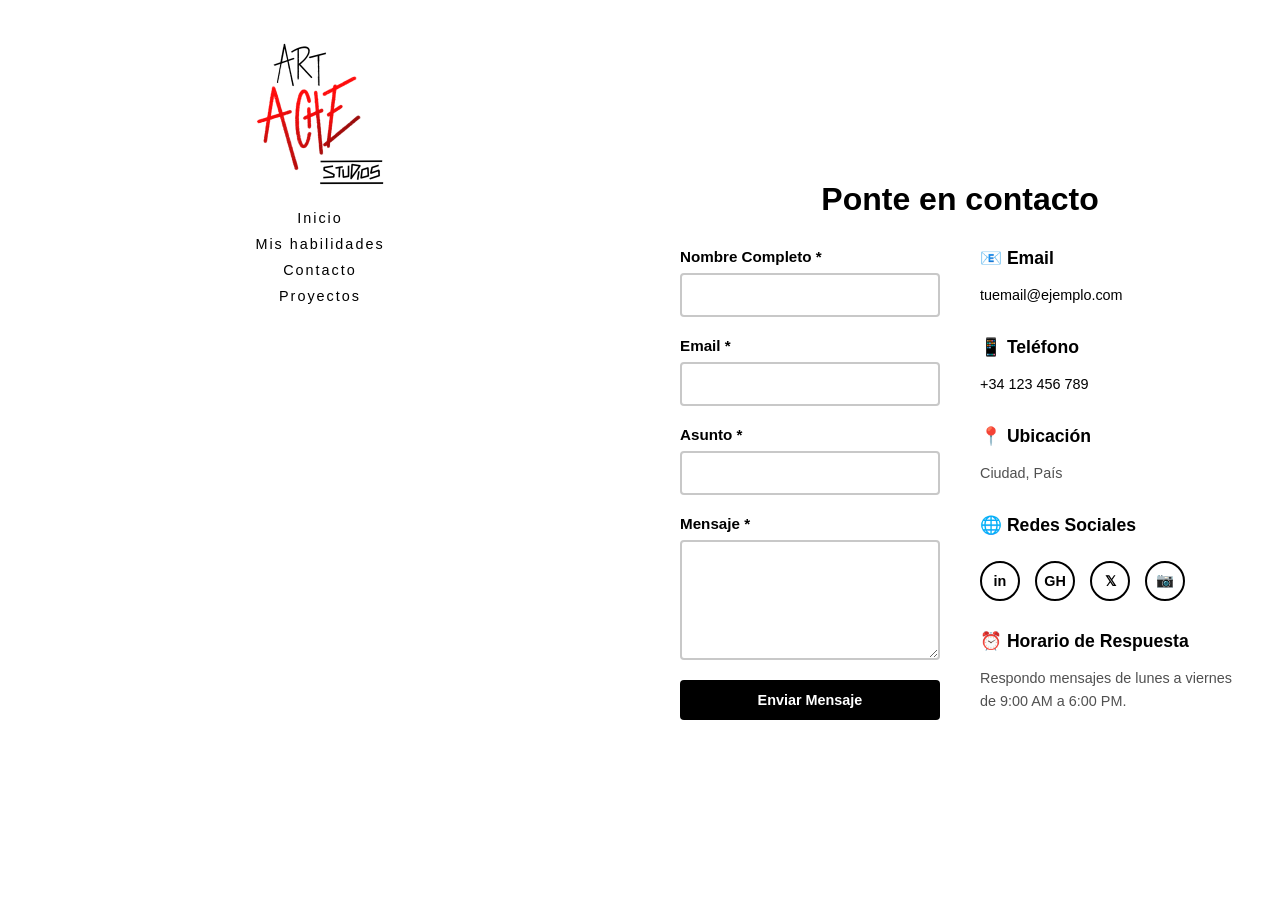
==== Contacto.html @ 342411b9 "Subi mi pdf y agrege info en mis paginas de contacto y portafolio" ====
<!DOCTYPE html>
<html lang="es">
  <head>
    <meta charset="UTF-8" />
    <meta name="viewport" content="width=device-width, initial-scale=1.0" />
    <meta http-equiv="X-UA-Compatible" content="ie=edge" />
    <title>Contacto</title>
    <link rel="stylesheet" href="styles.css" />
    <style>
      .contact-container {
        display: flex;
        gap: 40px;
        align-items: flex-start;
      }

      .contact-form {
        flex: 1;
      }

      .contact-info {
        flex: 1;
        display: flex;
        flex-direction: column;
        gap: 30px;
      }

      .form-group {
        display: flex;
        flex-direction: column;
        gap: 8px;
        margin-bottom: 20px;
      }

      .form-group label {
        font-weight: 600;
        font-size: 0.95rem;
        color: rgb(0, 0, 0);
      }

      .form-group input,
      .form-group textarea {
        padding: 12px;
        border: 2px solid rgb(200, 200, 200);
        border-radius: 4px;
        font-family: Arial, Helvetica, sans-serif;
        font-size: 0.9rem;
        transition: border-color 0.3s, box-shadow 0.3s;
      }

      .form-group input:focus,
      .form-group textarea:focus {
        outline: none;
        border-color: rgb(0, 0, 0);
        box-shadow: 0 0 5px rgba(0, 0, 0, 0.1);
      }

      .form-group textarea {
        resize: vertical;
        min-height: 120px;
      }

      .btn-submit {
        background-color: rgb(0, 0, 0);
        color: white;
        padding: 12px 30px;
        border: none;
        border-radius: 4px;
        font-size: 0.9rem;
        font-weight: 600;
        cursor: pointer;
        transition: background-color 0.3s;
        width: 100%;
      }

      .btn-submit:hover {
        background-color: rgb(50, 50, 50);
      }

      .info-section {
        display: flex;
        flex-direction: column;
        gap: 10px;
      }

      .info-section h3 {
        font-size: 1.1rem;
        margin-bottom: 5px;
        color: rgb(0, 0, 0);
      }

      .info-section p {
        color: rgb(80, 80, 80);
        font-size: 0.9rem;
        line-height: 1.6;
      }

      .info-section a {
        color: rgb(0, 0, 0);
        text-decoration: none;
        transition: color 0.3s;
      }

      .info-section a:hover {
        color: rgb(149, 149, 149);
      }

      .social-links {
        display: flex;
        gap: 15px;
        margin-top: 10px;
      }

      .social-links a {
        display: inline-flex;
        align-items: center;
        justify-content: center;
        width: 40px;
        height: 40px;
        border: 2px solid rgb(0, 0, 0);
        border-radius: 50%;
        font-weight: bold;
        font-size: 0.9rem;
      }

      .social-links a:hover {
        background-color: rgb(0, 0, 0);
        color: white;
      }

      /* Responsive - Tablets (768px y menores) */
      @media (max-width: 768px) {
        .contact-container {
          flex-direction: column;
          gap: 30px;
        }

        .contact-form,
        .contact-info {
          flex: 1 1 100%;
        }

        .contact-info {
          gap: 20px;
        }

        .btn-submit {
          padding: 10px 20px;
          font-size: 0.85rem;
        }
      }

      /* Responsive - Móviles (480px y menores) */
      @media (max-width: 480px) {
        .contact-container {
          gap: 20px;
        }

        .form-group {
          margin-bottom: 15px;
        }

        .form-group label {
          font-size: 0.85rem;
        }

        .form-group input,
        .form-group textarea {
          padding: 10px;
          font-size: 0.85rem;
        }

        .info-section h3 {
          font-size: 1rem;
        }

        .info-section p {
          font-size: 0.85rem;
        }

        .social-links {
          gap: 10px;
        }

        .social-links a {
          width: 36px;
          height: 36px;
          font-size: 0.8rem;
        }
      }
    </style>
  </head>
  <body>
    <div class="contenedor_pricipal">
      <aside class="navbar">
        <img src="logo.png" class="imglogo" alt="Logo" />
        <nav class="Menu">
          <a href="index.html">Inicio</a>
          <a href="Portfolio.html">Mis habilidades</a>
          <a href="Contacto.html">Contacto</a>
          <a href="Proyectos.html">Proyectos</a>
        </nav>
      </aside>
      <main class="contenido" style="flex-direction: column; padding: 40px;">
        <h1 style="margin-bottom: 30px; font-size: 2rem;">Ponte en contacto</h1>
        <div class="contact-container">
          <!-- Formulario de contacto -->
          <form class="contact-form" method="POST" action="#" onsubmit="handleSubmit(event)">
            <div class="form-group">
              <label for="nombre">Nombre Completo *</label>
              <input type="text" id="nombre" name="nombre" required />
            </div>
            <div class="form-group">
              <label for="email">Email *</label>
              <input type="email" id="email" name="email" required />
            </div>
            <div class="form-group">
              <label for="asunto">Asunto *</label>
              <input type="text" id="asunto" name="asunto" required />
            </div>
            <div class="form-group">
              <label for="mensaje">Mensaje *</label>
              <textarea id="mensaje" name="mensaje" required></textarea>
            </div>
            <button type="submit" class="btn-submit">Enviar Mensaje</button>
          </form>

          <!-- Información de contacto -->
          <div class="contact-info">
            <div class="info-section">
              <h3>📧 Email</h3>
              <p>
                <a href="mailto:tuemail@ejemplo.com">tuemail@ejemplo.com</a>
              </p>
            </div>

            <div class="info-section">
              <h3>📱 Teléfono</h3>
              <p>
                <a href="tel:+34123456789">+34 123 456 789</a>
              </p>
            </div>

            <div class="info-section">
              <h3>📍 Ubicación</h3>
              <p>Ciudad, País</p>
            </div>

            <div class="info-section">
              <h3>🌐 Redes Sociales</h3>
              <div class="social-links">
                <a href="https://linkedin.com" title="LinkedIn">in</a>
                <a href="https://github.com" title="GitHub">GH</a>
                <a href="https://twitter.com" title="Twitter">𝕏</a>
                <a href="https://instagram.com" title="Instagram">📷</a>
              </div>
            </div>

            <div class="info-section">
              <h3>⏰ Horario de Respuesta</h3>
              <p>Respondo mensajes de lunes a viernes de 9:00 AM a 6:00 PM.</p>
            </div>
          </div>
        </div>
      </main>
    </div>

    <script>
      function handleSubmit(event) {
        event.preventDefault();
        alert(
          "¡Gracias por tu mensaje! Este es un ejemplo. Implementa tu backend para enviar emails."
        );
        event.target.reset();
      }
    </script>
  </body>
</html>
---- styles.css ----
* {
  margin: 0;
  padding: 0;
  box-sizing: border-box;
  font-family: Arial, Helvetica, sans-serif;
}
.contenedor_pricipal {
  display: flex;
  flex-direction: row;
  min-height: 100vh;
}
.navbar {
  display: flex;
  flex-direction: column;
  width: 50%;
  padding: 40px;
  background-color: rgb(255, 255, 255);
  gap: 20px;
  justify-content: flex-start;
  align-items: center;
}

.Menu {
  display: flex;
  flex-direction: column;
  gap: 10px;
  width: 100%;
}

.Menu a {
  text-decoration: none;
  color: rgb(0, 0, 0);
  font-size: 0.9rem;
  letter-spacing: 2px;
  transition: color 0.3s;
  text-align: center;
}

.Menu a:hover {
  color: rgb(149, 149, 149);
}
.contenido {
  display: flex;
  align-items: center;
  justify-content: center;
  width: 50%;
  padding: 20px;
}
.contenido img {
  width: 100%;
  height: auto;
  max-width: 100%;
}
aside img {
  height: auto;
}
.imglogo {
  width: 100%;
  max-width: 150px;
  aspect-ratio: 1 / 1;
  object-fit: contain;
}

/* Responsive - Tablets (768px y menores) */
@media (max-width: 768px) {
  .contenedor_pricipal {
    flex-direction: column;
  }
  
  .navbar {
    width: 100%;
    padding: 30px 20px;
    align-items: flex-start;
  }
  
  .imglogo {
    max-width: 120px;
  }
  
  .Menu a {
    font-size: 0.85rem;
    letter-spacing: 1px;
  }
  
  .contenido {
    width: 100%;
    min-height: 300px;
  }
}

/* Responsive - Móviles (480px y menores) */
@media (max-width: 480px) {
  .navbar {
    padding: 20px 15px;
    gap: 15px;
  }
  
  .imglogo {
    max-width: 100px;
  }
  
  .Menu a {
    font-size: 0.75rem;
    letter-spacing: 0.5px;
  }
  
  .contenido {
    padding: 15px;
    min-height: 250px;
  }
}
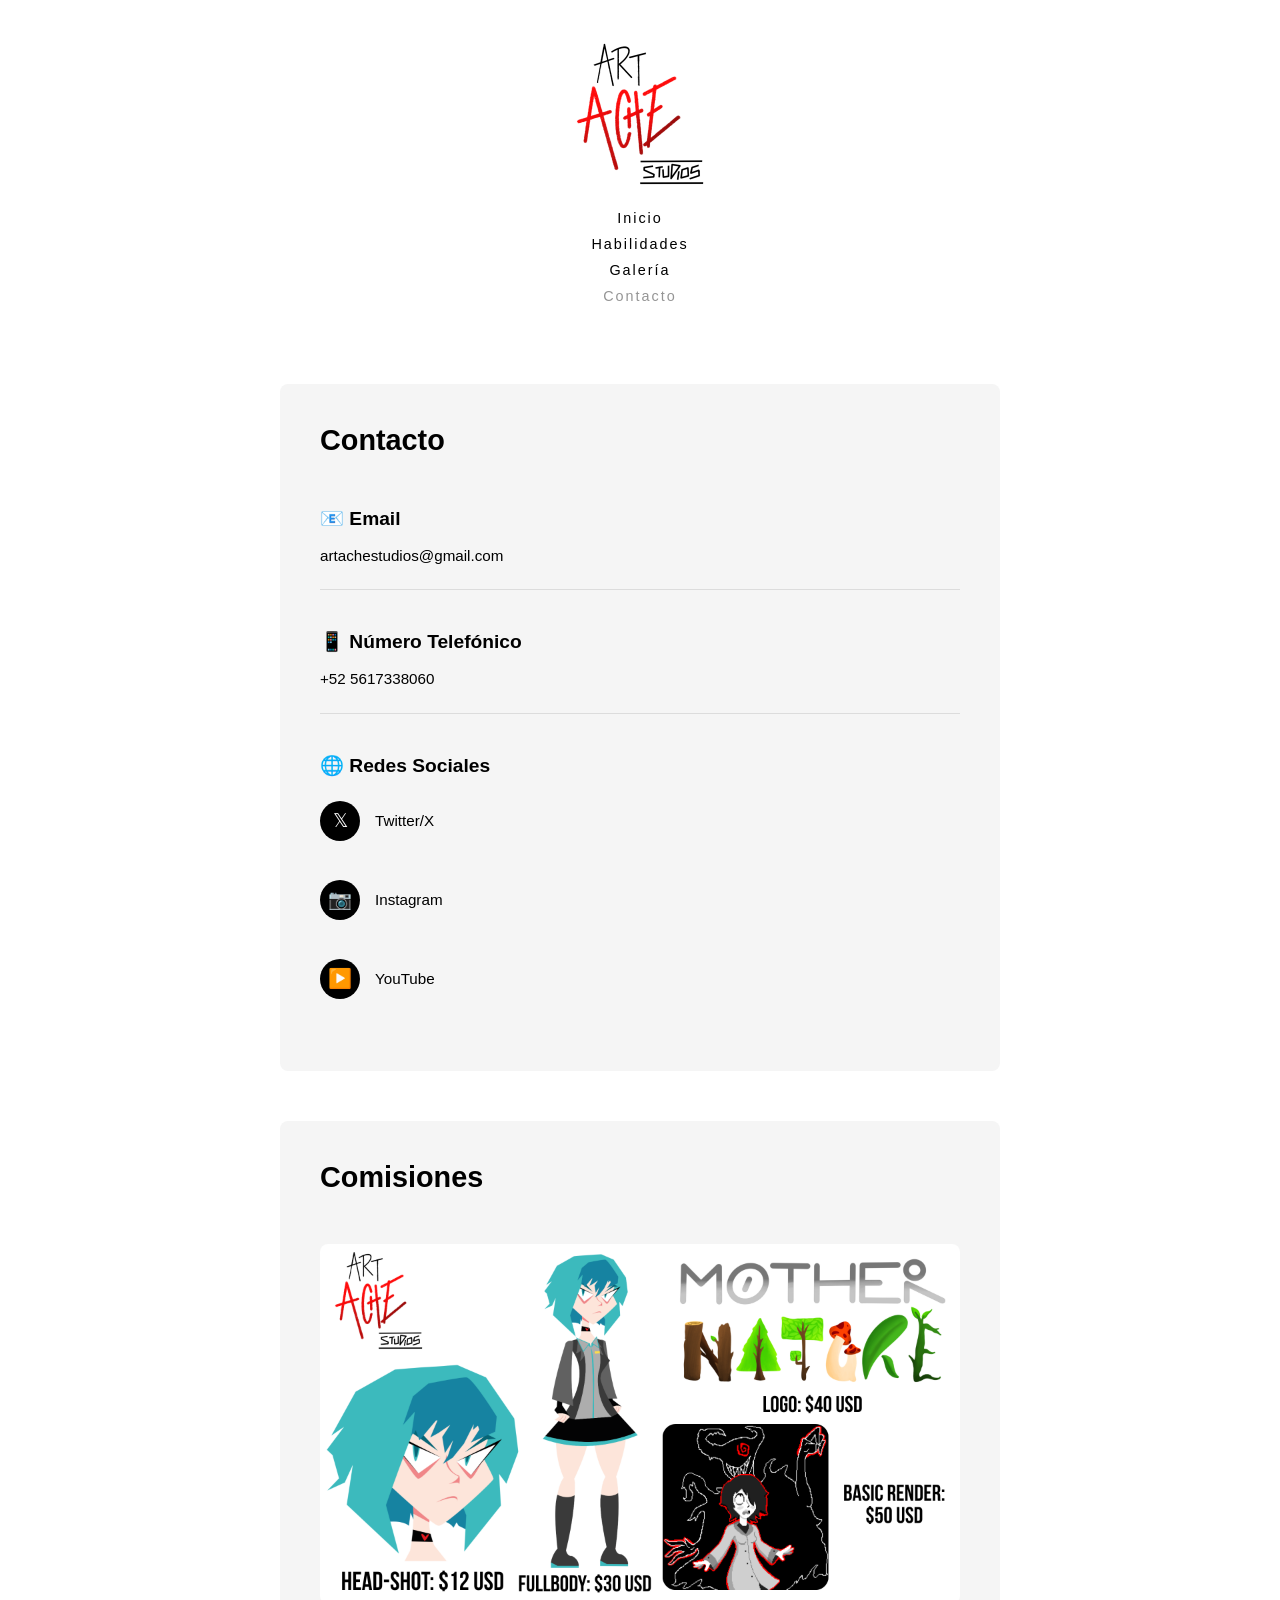
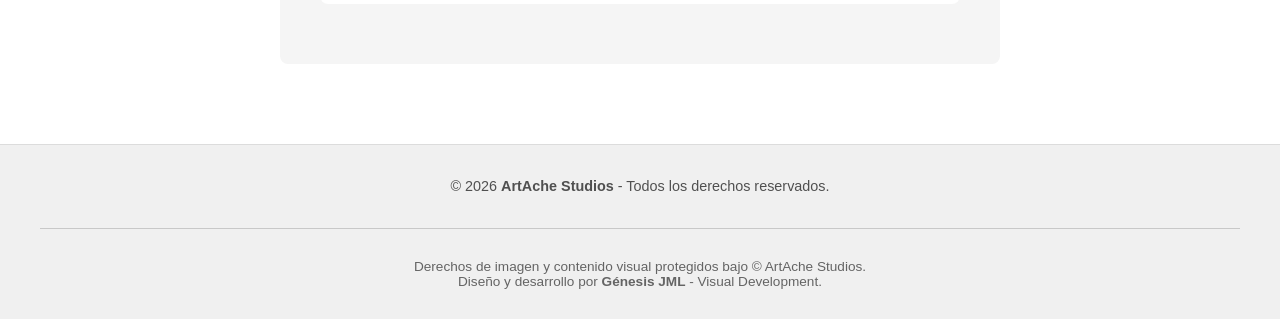
==== commit 0f0011ed: "Optimizacion de la pagina web" ====
--- a/Contacto.html
+++ b/Contacto.html
@@ -7,184 +7,185 @@
     <title>Contacto</title>
     <link rel="stylesheet" href="styles.css" />
     <style>
-      .contact-container {
-        display: flex;
-        gap: 40px;
-        align-items: flex-start;
-      }
-
-      .contact-form {
-        flex: 1;
-      }
-
-      .contact-info {
-        flex: 1;
-        display: flex;
-        flex-direction: column;
-        gap: 30px;
-      }
-
-      .form-group {
-        display: flex;
-        flex-direction: column;
-        gap: 8px;
-        margin-bottom: 20px;
-      }
-
-      .form-group label {
-        font-weight: 600;
+      .contact-content {
+        display: flex;
+        flex-direction: column;
+        gap: 50px;
+      }
+
+      .contact-section {
+        display: flex;
+        flex-direction: column;
+        gap: 20px;
+        background-color: rgb(245, 245, 245);
+        padding: 40px;
+        border-radius: 8px;
+      }
+
+      .contact-section h2 {
+        font-size: 1.8rem;
+        color: rgb(0, 0, 0);
+        font-weight: 700;
+        margin-bottom: 10px;
+      }
+
+      .contact-item {
+        display: flex;
+        flex-direction: column;
+        gap: 12px;
+        padding: 20px 0;
+        border-bottom: 1px solid rgb(220, 220, 220);
+      }
+
+      .contact-item:last-child {
+        border-bottom: none;
+      }
+
+      .contact-item-title {
+        font-size: 1.2rem;
+        font-weight: 700;
+        color: rgb(0, 0, 0);
+        display: flex;
+        align-items: center;
+        gap: 10px;
+      }
+
+      .contact-item-content {
+        color: rgb(60, 60, 60);
         font-size: 0.95rem;
-        color: rgb(0, 0, 0);
-      }
-
-      .form-group input,
-      .form-group textarea {
-        padding: 12px;
-        border: 2px solid rgb(200, 200, 200);
-        border-radius: 4px;
-        font-family: Arial, Helvetica, sans-serif;
-        font-size: 0.9rem;
-        transition: border-color 0.3s, box-shadow 0.3s;
-      }
-
-      .form-group input:focus,
-      .form-group textarea:focus {
-        outline: none;
-        border-color: rgb(0, 0, 0);
-        box-shadow: 0 0 5px rgba(0, 0, 0, 0.1);
-      }
-
-      .form-group textarea {
-        resize: vertical;
-        min-height: 120px;
-      }
-
-      .btn-submit {
-        background-color: rgb(0, 0, 0);
-        color: white;
-        padding: 12px 30px;
-        border: none;
-        border-radius: 4px;
-        font-size: 0.9rem;
-        font-weight: 600;
-        cursor: pointer;
-        transition: background-color 0.3s;
-        width: 100%;
-      }
-
-      .btn-submit:hover {
-        background-color: rgb(50, 50, 50);
-      }
-
-      .info-section {
-        display: flex;
-        flex-direction: column;
-        gap: 10px;
-      }
-
-      .info-section h3 {
-        font-size: 1.1rem;
-        margin-bottom: 5px;
-        color: rgb(0, 0, 0);
-      }
-
-      .info-section p {
-        color: rgb(80, 80, 80);
-        font-size: 0.9rem;
-        line-height: 1.6;
-      }
-
-      .info-section a {
+        line-height: 1.8;
+      }
+
+      .contact-link {
         color: rgb(0, 0, 0);
         text-decoration: none;
         transition: color 0.3s;
-      }
-
-      .info-section a:hover {
+        font-weight: 500;
+      }
+
+      .contact-link:hover {
         color: rgb(149, 149, 149);
       }
 
-      .social-links {
-        display: flex;
+      .social-networks {
+        display: flex;
+        flex-direction: column;
         gap: 15px;
-        margin-top: 10px;
-      }
-
-      .social-links a {
-        display: inline-flex;
+      }
+
+      .social-network-item {
+        display: flex;
+        align-items: center;
+        gap: 15px;
+        padding: 12px 0;
+      }
+
+      .social-icon {
+        display: flex;
         align-items: center;
         justify-content: center;
         width: 40px;
         height: 40px;
-        border: 2px solid rgb(0, 0, 0);
-        border-radius: 50%;
-        font-weight: bold;
-        font-size: 0.9rem;
-      }
-
-      .social-links a:hover {
         background-color: rgb(0, 0, 0);
         color: white;
+        border-radius: 50%;
+        font-size: 1.2rem;
+        min-width: 40px;
+      }
+
+      .social-network-item a {
+        color: rgb(0, 0, 0);
+        text-decoration: none;
+        transition: color 0.3s;
+        font-size: 0.95rem;
+      }
+
+      .social-network-item a:hover {
+        color: rgb(149, 149, 149);
+      }
+
+      .section-image {
+        width: 100%;
+        max-width: 600px;
+        height: auto;
+        border-radius: 8px;
+        object-fit: contain;
+        margin: 20px 0;
+      }
+
+      .contact-section p {
+        color: rgb(60, 60, 60);
+        font-size: 0.95rem;
+        line-height: 1.8;
       }
 
       /* Responsive - Tablets (768px y menores) */
       @media (max-width: 768px) {
-        .contact-container {
-          flex-direction: column;
+        .contact-content {
           gap: 30px;
         }
 
-        .contact-form,
-        .contact-info {
-          flex: 1 1 100%;
-        }
-
-        .contact-info {
-          gap: 20px;
-        }
-
-        .btn-submit {
-          padding: 10px 20px;
-          font-size: 0.85rem;
+        .contact-section {
+          padding: 25px;
+          gap: 15px;
+        }
+
+        .contact-section h2 {
+          font-size: 1.5rem;
+        }
+
+        .contact-item-title {
+          font-size: 1rem;
+        }
+
+        .social-icon {
+          width: 36px;
+          height: 36px;
+          font-size: 1rem;
+          min-width: 36px;
+        }
+
+        .section-image {
+          max-width: 100%;
         }
       }
 
       /* Responsive - Móviles (480px y menores) */
       @media (max-width: 480px) {
-        .contact-container {
+        .contact-content {
           gap: 20px;
         }
 
-        .form-group {
-          margin-bottom: 15px;
-        }
-
-        .form-group label {
-          font-size: 0.85rem;
-        }
-
-        .form-group input,
-        .form-group textarea {
-          padding: 10px;
-          font-size: 0.85rem;
-        }
-
-        .info-section h3 {
-          font-size: 1rem;
-        }
-
-        .info-section p {
-          font-size: 0.85rem;
-        }
-
-        .social-links {
-          gap: 10px;
-        }
-
-        .social-links a {
-          width: 36px;
-          height: 36px;
-          font-size: 0.8rem;
+        .contact-section {
+          padding: 18px;
+          gap: 12px;
+        }
+
+        .contact-section h2 {
+          font-size: 1.2rem;
+        }
+
+        .contact-item-title {
+          font-size: 0.95rem;
+        }
+
+        .contact-item-content {
+          font-size: 0.9rem;
+        }
+
+        .contact-link {
+          font-size: 0.9rem;
+        }
+
+        .social-icon {
+          width: 32px;
+          height: 32px;
+          font-size: 0.9rem;
+          min-width: 32px;
+        }
+
+        .section-image {
+          max-width: 95%;
         }
       }
     </style>
@@ -195,70 +196,57 @@
         <img src="logo.png" class="imglogo" alt="Logo" />
         <nav class="Menu">
           <a href="index.html">Inicio</a>
-          <a href="Portfolio.html">Mis habilidades</a>
-          <a href="Contacto.html">Contacto</a>
-          <a href="Proyectos.html">Proyectos</a>
+          <a href="Habilidades.html">Habilidades</a>
+          <a href="IMGS.html">Galería</a>
+          <span class="menu-active">Contacto</span>
         </nav>
       </aside>
-      <main class="contenido" style="flex-direction: column; padding: 40px;">
-        <h1 style="margin-bottom: 30px; font-size: 2rem;">Ponte en contacto</h1>
-        <div class="contact-container">
-          <!-- Formulario de contacto -->
-          <form class="contact-form" method="POST" action="#" onsubmit="handleSubmit(event)">
-            <div class="form-group">
-              <label for="nombre">Nombre Completo *</label>
-              <input type="text" id="nombre" name="nombre" required />
-            </div>
-            <div class="form-group">
-              <label for="email">Email *</label>
-              <input type="email" id="email" name="email" required />
-            </div>
-            <div class="form-group">
-              <label for="asunto">Asunto *</label>
-              <input type="text" id="asunto" name="asunto" required />
-            </div>
-            <div class="form-group">
-              <label for="mensaje">Mensaje *</label>
-              <textarea id="mensaje" name="mensaje" required></textarea>
-            </div>
-            <button type="submit" class="btn-submit">Enviar Mensaje</button>
-          </form>
-
-          <!-- Información de contacto -->
-          <div class="contact-info">
-            <div class="info-section">
-              <h3>📧 Email</h3>
-              <p>
-                <a href="mailto:tuemail@ejemplo.com">tuemail@ejemplo.com</a>
-              </p>
-            </div>
-
-            <div class="info-section">
-              <h3>📱 Teléfono</h3>
-              <p>
-                <a href="tel:+34123456789">+34 123 456 789</a>
-              </p>
-            </div>
-
-            <div class="info-section">
-              <h3>📍 Ubicación</h3>
-              <p>Ciudad, País</p>
-            </div>
-
-            <div class="info-section">
-              <h3>🌐 Redes Sociales</h3>
-              <div class="social-links">
-                <a href="https://linkedin.com" title="LinkedIn">in</a>
-                <a href="https://github.com" title="GitHub">GH</a>
-                <a href="https://twitter.com" title="Twitter">𝕏</a>
-                <a href="https://instagram.com" title="Instagram">📷</a>
+      <main class="contenido contenido-scroll">
+        <div class="contact-content">
+          <!-- Sección Contacto -->
+          <div class="contact-section">
+            <h2>Contacto</h2>
+
+            <!-- Email -->
+            <div class="contact-item">
+              <div class="contact-item-title">📧 Email</div>
+              <div class="contact-item-content">
+                <a href="mailto:artachestudios@gmail.com" class="contact-link">artachestudios@gmail.com</a>
               </div>
             </div>
 
-            <div class="info-section">
-              <h3>⏰ Horario de Respuesta</h3>
-              <p>Respondo mensajes de lunes a viernes de 9:00 AM a 6:00 PM.</p>
+            <!-- Teléfono -->
+            <div class="contact-item">
+              <div class="contact-item-title">📱 Número Telefónico</div>
+              <div class="contact-item-content">
+                <a href="tel:+525617338060" class="contact-link">+52 5617338060</a>
+              </div>
             </div>
+
+            <!-- Redes Sociales -->
+            <div class="contact-item">
+              <div class="contact-item-title">🌐 Redes Sociales</div>
+              <div class="social-networks">
+                <div class="social-network-item">
+                  <div class="social-icon">𝕏</div>
+                  <a href="https://x.com/ArtAche_Studios" target="_blank">Twitter/X</a>
+                </div>
+                <div class="social-network-item">
+                  <div class="social-icon">📷</div>
+                  <a href="https://www.instagram.com/art.ache.studios/" target="_blank">Instagram</a>
+                </div>
+                <div class="social-network-item">
+                  <div class="social-icon">▶️</div>
+                  <a href="https://www.youtube.com/@ArtAche.Studios" target="_blank">YouTube</a>
+                </div>
+              </div>
+            </div>
+          </div>
+
+          <!-- Sección Comisiones -->
+          <div class="contact-section">
+            <h2>Comisiones</h2>
+            <img src="assets/a1.png" alt="Comisiones" class="section-image" />
           </div>
         </div>
       </main>
@@ -273,5 +261,18 @@
         event.target.reset();
       }
     </script>
+
+    <footer class="footer">
+      <div class="footer-content">
+        <div class="footer-text">
+          © 2026 <strong>ArtAche Studios</strong> - Todos los derechos reservados.
+        </div>
+        <div class="footer-divider"></div>
+        <div class="footer-copyright">
+          Derechos de imagen y contenido visual protegidos bajo © ArtAche Studios.<br>
+          Diseño y desarrollo por <strong>Génesis JML</strong> - Visual Development.
+        </div>
+      </div>
+    </footer>
   </body>
 </html>
--- a/styles.css
+++ b/styles.css
@@ -6,13 +6,15 @@
 }
 .contenedor_pricipal {
   display: flex;
-  flex-direction: row;
+  flex-direction: column;
   min-height: 100vh;
+  align-items: center;
 }
 .navbar {
   display: flex;
   flex-direction: column;
-  width: 50%;
+  width: 100%;
+  max-width: 800px;
   padding: 40px;
   background-color: rgb(255, 255, 255);
   gap: 20px;
@@ -39,17 +41,41 @@
 .Menu a:hover {
   color: rgb(149, 149, 149);
 }
+
+.menu-active {
+  display: block;
+  color: rgb(149, 149, 149);
+  font-size: 0.9rem;
+  letter-spacing: 2px;
+  text-align: center;
+  cursor: default;
+  font-weight: 500;
+}
 .contenido {
   display: flex;
+  flex-direction: column;
   align-items: center;
   justify-content: center;
-  width: 50%;
+  width: 100%;
+  max-width: 800px;
   padding: 20px;
-}
+  background-color: rgb(255, 255, 255);
+}
+
+.contenido-scroll {
+  padding: 40px;
+  overflow-y: auto;
+}
+
 .contenido img {
   width: 100%;
   height: auto;
   max-width: 100%;
+}
+.gif-content {
+  max-width: 90%;
+  object-fit: contain;
+  margin-top: 20px;
 }
 aside img {
   height: auto;
@@ -59,6 +85,53 @@
   max-width: 150px;
   aspect-ratio: 1 / 1;
   object-fit: contain;
+}
+
+.descripcion {
+  text-align: center;
+  font-family: 'Georgia', 'Garamond', serif;
+  font-size: 0.95rem;
+  line-height: 1.6;
+  color: rgb(80, 80, 80);
+  padding: 0 20px;
+  letter-spacing: 0.5px;
+  font-weight: 300;
+}
+
+/* Footer Styles */
+.footer {
+  background-color: rgb(240, 240, 240);
+  border-top: 1px solid rgb(220, 220, 220);
+  padding: 30px 20px;
+  margin-top: 40px;
+  width: 100%;
+}
+
+.footer-content {
+  max-width: 1200px;
+  margin: 0 auto;
+  display: flex;
+  flex-direction: column;
+  gap: 20px;
+  text-align: center;
+}
+
+.footer-text {
+  color: rgb(80, 80, 80);
+  font-size: 0.9rem;
+  line-height: 1.6;
+}
+
+.footer-copyright {
+  color: rgb(100, 100, 100);
+  font-size: 0.85rem;
+  font-weight: 500;
+}
+
+.footer-divider {
+  height: 1px;
+  background-color: rgb(200, 200, 200);
+  margin: 10px 0;
 }
 
 /* Responsive - Tablets (768px y menores) */
@@ -70,7 +143,7 @@
   .navbar {
     width: 100%;
     padding: 30px 20px;
-    align-items: flex-start;
+    align-items: center;
   }
   
   .imglogo {
@@ -84,7 +157,29 @@
   
   .contenido {
     width: 100%;
-    min-height: 300px;
+    min-height: auto;
+    justify-content: center;
+  }
+  
+  .gif-content {
+    max-width: 95%;
+  }
+
+  .footer {
+    padding: 20px 15px;
+    margin-top: 30px;
+  }
+
+  .footer-content {
+    gap: 15px;
+  }
+
+  .footer-text {
+    font-size: 0.85rem;
+  }
+
+  .footer-copyright {
+    font-size: 0.8rem;
   }
 }
 
@@ -108,4 +203,17 @@
     padding: 15px;
     min-height: 250px;
   }
+
+  .footer {
+    padding: 15px 10px;
+    margin-top: 20px;
+  }
+
+  .footer-text {
+    font-size: 0.8rem;
+  }
+
+  .footer-copyright {
+    font-size: 0.75rem;
+  }
 }
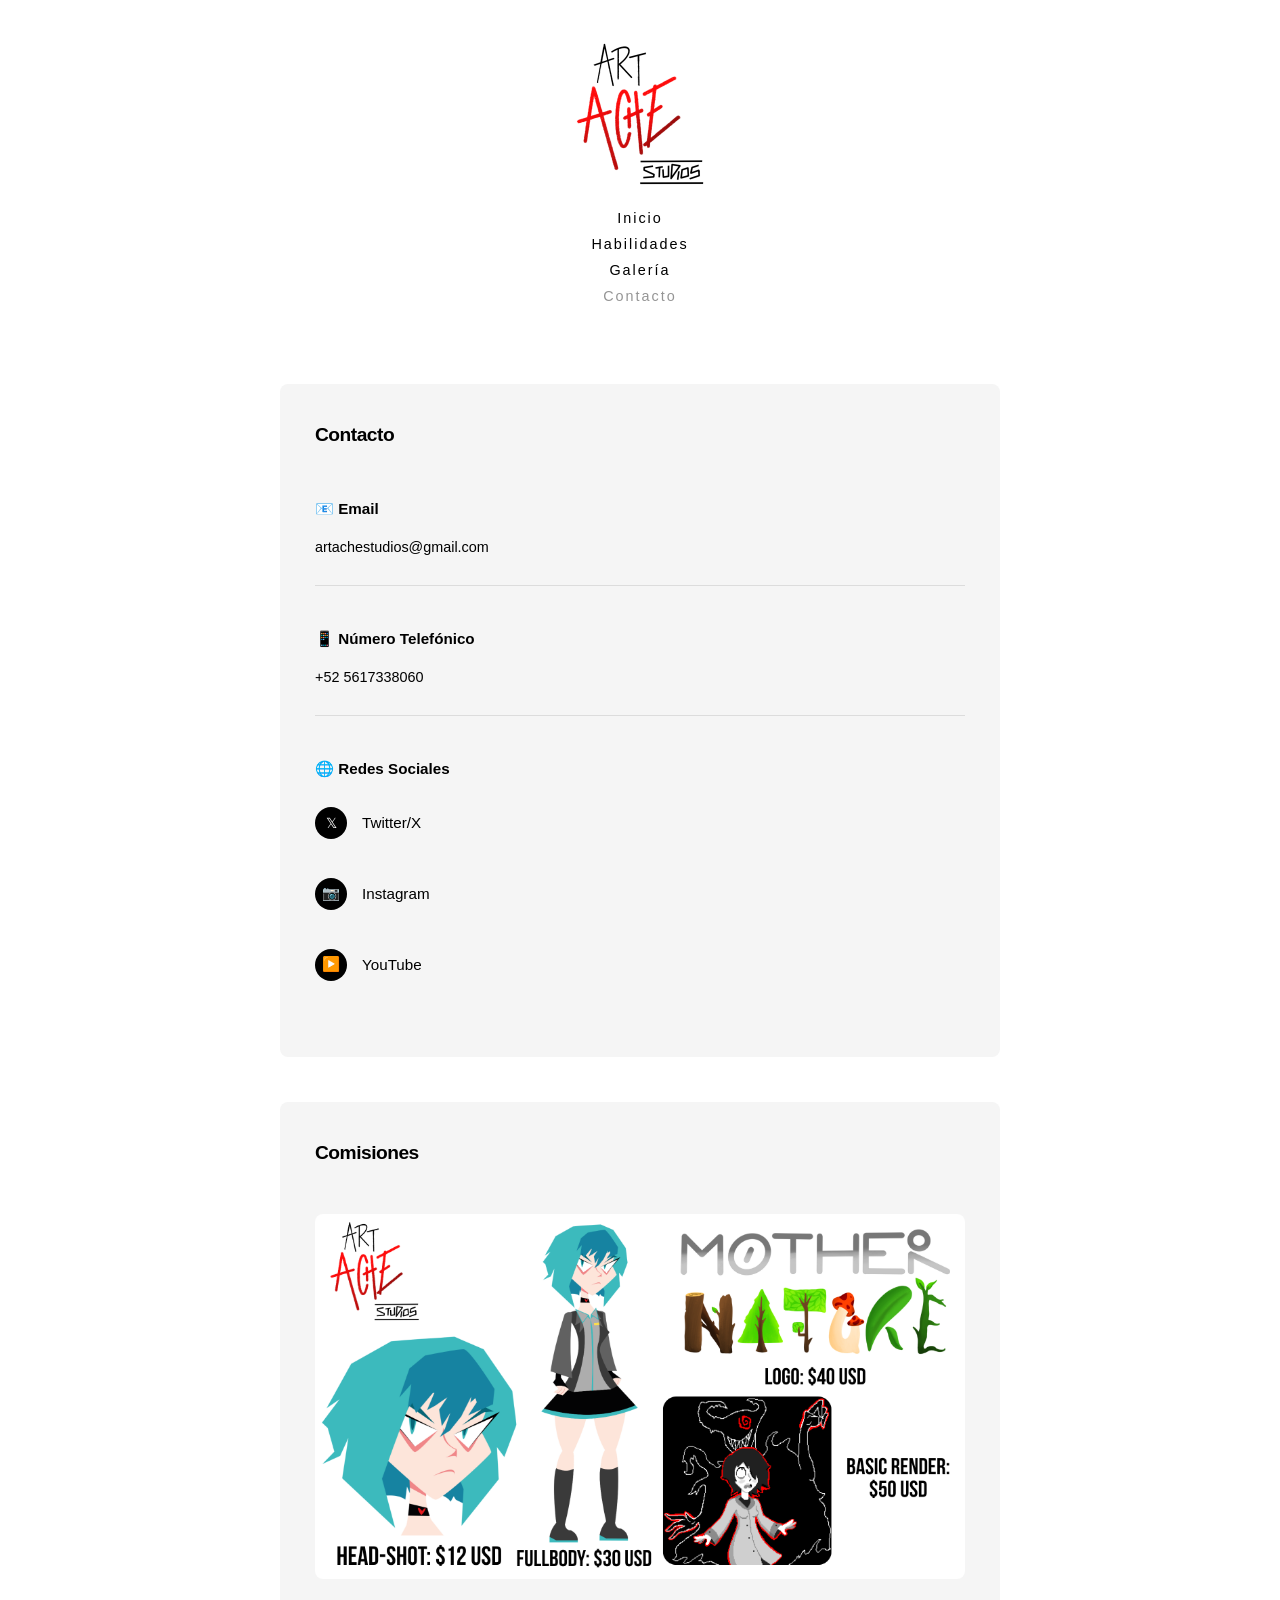
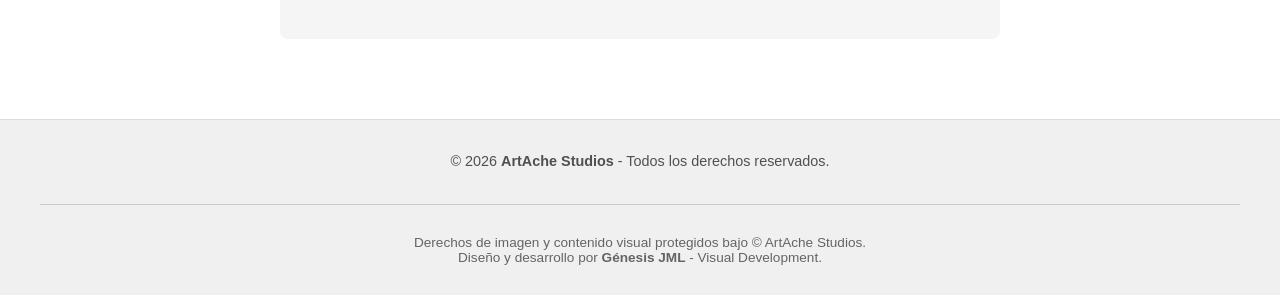
==== commit 9e423155: "optimizacion final" ====
--- a/Contacto.html
+++ b/Contacto.html
@@ -10,7 +10,7 @@
       .contact-content {
         display: flex;
         flex-direction: column;
-        gap: 50px;
+        gap: 45px;
       }
 
       .contact-section {
@@ -18,7 +18,7 @@
         flex-direction: column;
         gap: 20px;
         background-color: rgb(245, 245, 245);
-        padding: 40px;
+        padding: 40px 35px;
         border-radius: 8px;
       }
 
@@ -27,13 +27,14 @@
         color: rgb(0, 0, 0);
         font-weight: 700;
         margin-bottom: 10px;
+        letter-spacing: -0.5px;
       }
 
       .contact-item {
         display: flex;
         flex-direction: column;
         gap: 12px;
-        padding: 20px 0;
+        padding: 24px 0;
         border-bottom: 1px solid rgb(220, 220, 220);
       }
 
@@ -48,12 +49,14 @@
         display: flex;
         align-items: center;
         gap: 10px;
+        margin-bottom: 5px;
       }
 
       .contact-item-content {
         color: rgb(60, 60, 60);
-        font-size: 0.95rem;
+        font-size: 1rem;
         line-height: 1.8;
+        font-weight: 400;
       }
 
       .contact-link {
@@ -119,47 +122,190 @@
         line-height: 1.8;
       }
 
+      /* Responsive - Tablets grandes (1025px y menores) */
+      @media (max-width: 1024px) {
+        .contact-content {
+          gap: 42px;
+        }
+
+        .contact-section {
+          padding: 38px 32px;
+          gap: 19px;
+        }
+
+        .contact-section h2 {
+          font-size: 1.7rem;
+        }
+      }
+
       /* Responsive - Tablets (768px y menores) */
       @media (max-width: 768px) {
         .contact-content {
-          gap: 30px;
+          gap: 38px;
         }
 
         .contact-section {
-          padding: 25px;
-          gap: 15px;
-        }
-
-        .contact-section h2 {
-          font-size: 1.5rem;
+          padding: 32px 22px;
+          gap: 18px;
+        }
+
+        .contact-section h2 {
+          font-size: 1.6rem;
+        }
+
+        .contact-item {
+          padding: 18px 0;
         }
 
         .contact-item-title {
-          font-size: 1rem;
+          font-size: 1.1rem;
+        }
+
+        .contact-item-content {
+          font-size: 0.95rem;
+          line-height: 1.75;
         }
 
         .social-icon {
           width: 36px;
           height: 36px;
+          font-size: 0.95rem;
+          min-width: 36px;
+        }
+
+        .section-image {
+          max-width: 95%;
+        }
+      }
+
+      /* Responsive - Tablets pequeños (481px - 600px) */
+      @media (max-width: 600px) {
+        .contact-content {
+          gap: 32px;
+        }
+
+        .contact-section {
+          padding: 28px 18px;
+          gap: 16px;
+        }
+
+        .contact-section h2 {
+          font-size: 1.4rem;
+        }
+
+        .contact-item {
+          padding: 16px 0;
+        }
+
+        .contact-item-title {
           font-size: 1rem;
-          min-width: 36px;
+        }
+
+        .contact-item-content {
+          font-size: 0.92rem;
+          line-height: 1.7;
+        }
+
+        .social-network-item {
+          padding: 9px 0;
+        }
+
+        .social-icon {
+          width: 34px;
+          height: 34px;
+          font-size: 0.9rem;
+          min-width: 34px;
         }
 
         .section-image {
-          max-width: 100%;
+          max-width: 90%;
         }
       }
 
       /* Responsive - Móviles (480px y menores) */
       @media (max-width: 480px) {
         .contact-content {
-          gap: 20px;
+          gap: 28px;
         }
 
         .contact-section {
-          padding: 18px;
+          padding: 22px 16px;
+          gap: 15px;
+        }
+
+        .contact-section h2 {
+          font-size: 1.3rem;
+        }
+
+        .contact-item {
+          padding: 15px 0;
+        }
+
+        .contact-item-title {
+          font-size: 1rem;
+        }
+
+        .contact-item-content {
+          font-size: 0.9rem;
+          line-height: 1.7;
+        }
+
+        .social-icon {
+          width: 32px;
+          height: 32px;
+          font-size: 0.9rem;
+          min-width: 32px;
+        }
+
+        .section-image {
+          max-width: 95%;
+        }
+      }
+
+      /* Responsive - Móviles muy pequeños (360px y menores) */
+      @media (max-width: 360px) {
+        .contact-content {
+          gap: 24px;
+        }
+
+        .contact-section {
+          padding: 18px 13px;
           gap: 12px;
         }
+
+        .contact-section h2 {
+          font-size: 1.1rem;
+        }
+
+        .contact-item {
+          padding: 12px 0;
+        }
+
+        .contact-item-title {
+          font-size: 0.95rem;
+        }
+
+        .contact-item-content {
+          font-size: 0.85rem;
+          line-height: 1.6;
+        }
+
+        .social-network-item {
+          gap: 11px;
+          padding: 8px 0;
+        }
+
+        .social-icon {
+          width: 30px;
+          height: 30px;
+          font-size: 0.85rem;
+          min-width: 30px;
+        }
+
+        .section-image {
+          max-width: 90%;
+        }
+      }
 
         .contact-section h2 {
           font-size: 1.2rem;
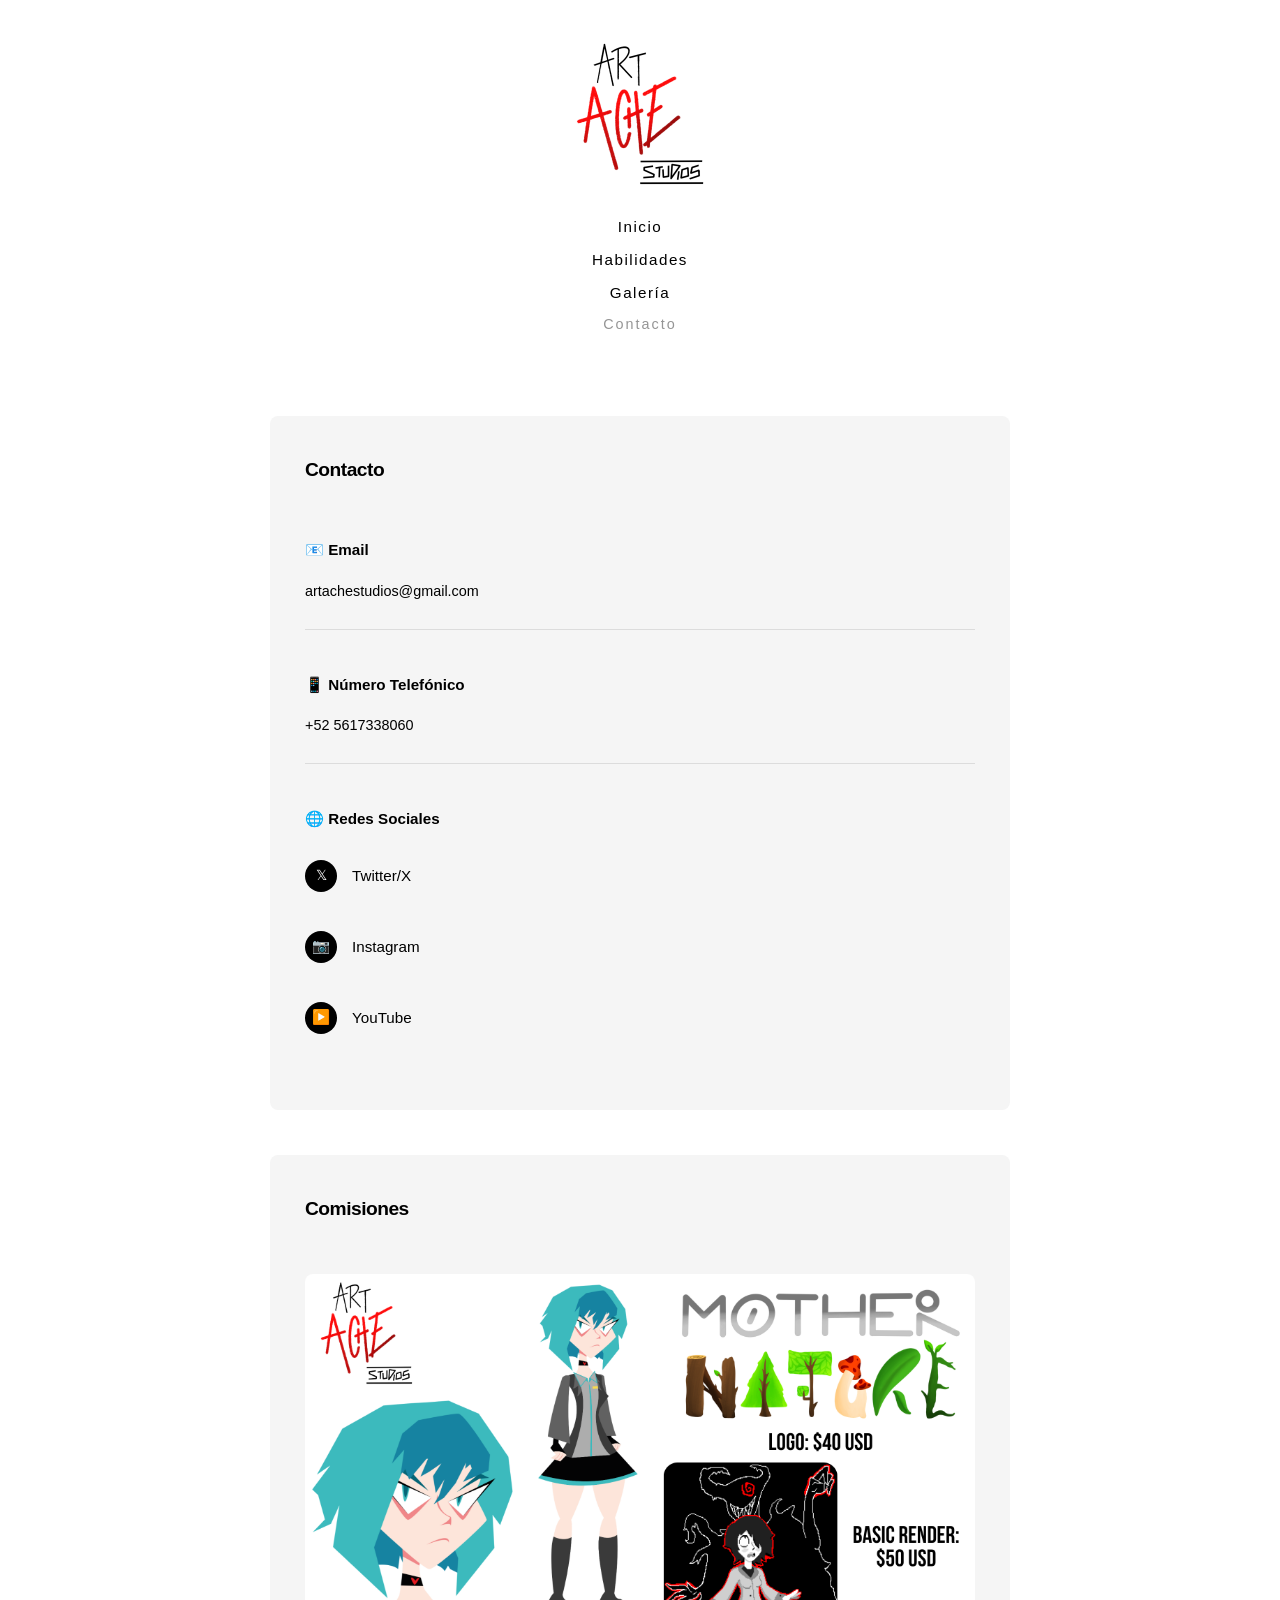
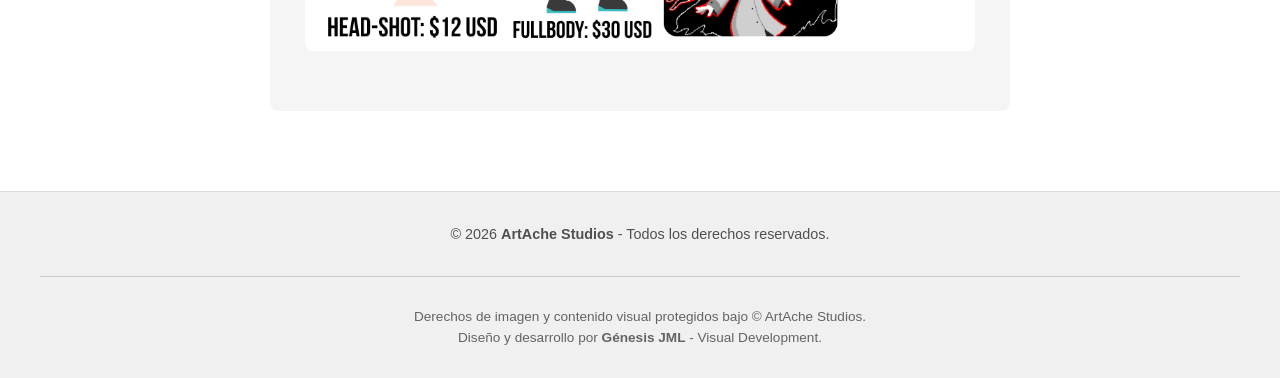
==== commit 0fabe741: "arreglos de fallos" ====
--- a/Contacto.html
+++ b/Contacto.html
@@ -333,7 +333,7 @@
         .section-image {
           max-width: 95%;
         }
-      }
+      
     </style>
   </head>
   <body>
--- a/styles.css
+++ b/styles.css
@@ -2,7 +2,8 @@
   margin: 0;
   padding: 0;
   box-sizing: border-box;
-  font-family: Arial, Helvetica, sans-serif;
+  font-family: 'Trebuchet MS', 'Segoe UI', sans-serif;
+  line-height: 1.5;
 }
 .contenedor_pricipal {
   display: flex;
@@ -15,9 +16,9 @@
   flex-direction: column;
   width: 100%;
   max-width: 800px;
-  padding: 40px;
+  padding: 40px 30px;
   background-color: rgb(255, 255, 255);
-  gap: 20px;
+  gap: 18px;
   justify-content: flex-start;
   align-items: center;
 }
@@ -27,15 +28,17 @@
   flex-direction: column;
   gap: 10px;
   width: 100%;
+  margin-top: 8px;
 }
 
 .Menu a {
   text-decoration: none;
   color: rgb(0, 0, 0);
-  font-size: 0.9rem;
-  letter-spacing: 2px;
+  font-size: 0.95rem;
+  letter-spacing: 1.5px;
   transition: color 0.3s;
   text-align: center;
+  font-weight: 500;
 }
 
 .Menu a:hover {
@@ -63,8 +66,9 @@
 }
 
 .contenido-scroll {
-  padding: 40px;
+  padding: 40px 30px;
   overflow-y: auto;
+  gap: 28px;
 }
 
 .contenido img {
@@ -76,6 +80,8 @@
   max-width: 90%;
   object-fit: contain;
   margin-top: 20px;
+  border-radius: 8px;
+  transition: transform 0.3s;
 }
 aside img {
   height: auto;
@@ -89,13 +95,15 @@
 
 .descripcion {
   text-align: center;
-  font-family: 'Georgia', 'Garamond', serif;
-  font-size: 0.95rem;
-  line-height: 1.6;
+  font-family: 'Trebuchet MS', 'Segoe UI', sans-serif;
+  font-size: 1rem;
+  line-height: 1.8;
   color: rgb(80, 80, 80);
-  padding: 0 20px;
-  letter-spacing: 0.5px;
-  font-weight: 300;
+  padding: 10px 20px;
+  letter-spacing: 0.3px;
+  font-weight: 600;
+  margin: 5px 0;
+  font-style: italic;
 }
 
 /* Footer Styles */
@@ -119,7 +127,8 @@
 .footer-text {
   color: rgb(80, 80, 80);
   font-size: 0.9rem;
-  line-height: 1.6;
+  line-height: 1.7;
+  font-weight: 400;
 }
 
 .footer-copyright {
@@ -134,7 +143,24 @@
   margin: 10px 0;
 }
 
-/* Responsive - Tablets (768px y menores) */
+/* Responsive - Tablets grandes (1025px y menores) */
+@media (max-width: 1024px) {
+  .navbar {
+    padding: 38px 28px;
+    gap: 16px;
+  }
+  
+  .contenido-scroll {
+    padding: 38px 28px;
+    gap: 26px;
+  }
+  
+  .gif-content {
+    max-width: 88%;
+  }
+}
+
+/* Responsive - Tablets (769px - 768px) */
 @media (max-width: 768px) {
   .contenedor_pricipal {
     flex-direction: column;
@@ -142,17 +168,30 @@
   
   .navbar {
     width: 100%;
-    padding: 30px 20px;
+    padding: 32px 22px;
     align-items: center;
+    gap: 15px;
   }
   
   .imglogo {
     max-width: 120px;
   }
   
+  .Menu {
+    gap: 9px;
+    margin-top: 6px;
+  }
+  
   .Menu a {
-    font-size: 0.85rem;
-    letter-spacing: 1px;
+    font-size: 0.9rem;
+    letter-spacing: 1.2px;
+  }
+  
+  .descripcion {
+    font-size: 0.95rem;
+    line-height: 1.7;
+    padding: 8px 15px;
+    margin: 3px 0;
   }
   
   .contenido {
@@ -161,59 +200,160 @@
     justify-content: center;
   }
   
+  .contenido-scroll {
+    padding: 32px 22px;
+    gap: 24px;
+  }
+  
   .gif-content {
     max-width: 95%;
+    margin-top: 18px;
   }
 
   .footer {
-    padding: 20px 15px;
-    margin-top: 30px;
+    padding: 22px 18px;
+    margin-top: 28px;
   }
 
   .footer-content {
-    gap: 15px;
+    gap: 12px;
+  }
+
+  .footer-text {
+    font-size: 0.9rem;
+    line-height: 1.6;
+  }
+
+  .footer-copyright {
+    font-size: 0.8rem;
+  }
+}
+
+/* Responsive - Tablets pequeños / Phablets (481px - 600px) */
+@media (max-width: 600px) {
+  .navbar {
+    padding: 28px 18px;
+    gap: 13px;
+  }
+  
+  .imglogo {
+    max-width: 110px;
+  }
+  
+  .Menu a {
+    font-size: 0.85rem;
+    letter-spacing: 1.1px;
+  }
+  
+  .contenido-scroll {
+    padding: 28px 18px;
+    gap: 22px;
+  }
+  
+  .gif-content {
+    max-width: 92%;
+    margin-top: 16px;
+  }
+}
+
+/* Responsive - Móviles (480px y menores) */
+@media (max-width: 480px) {
+  .navbar {
+    padding: 24px 14px;
+    gap: 13px;
+  }
+  
+  .imglogo {
+    max-width: 100px;
+  }
+  
+  .Menu {
+    gap: 8px;
+    margin-top: 5px;
+  }
+  
+  .Menu a {
+    font-size: 0.85rem;
+    letter-spacing: 1px;
+    font-weight: 400;
+  }
+  
+  .descripcion {
+    font-size: 0.9rem;
+    line-height: 1.65;
+    padding: 8px 12px;
+    margin: 2px 0;
+  }
+  
+  .contenido {
+    padding: 12px;
+    min-height: 250px;
+  }
+  
+  .contenido-scroll {
+    padding: 22px 14px;
+    gap: 20px;
+  }
+  
+  .gif-content {
+    max-width: 95%;
+    margin-top: 15px;
+  }
+
+  .footer {
+    padding: 18px 12px;
+    margin-top: 20px;
+  }
+
+  .footer-content {
+    gap: 10px;
   }
 
   .footer-text {
     font-size: 0.85rem;
+    line-height: 1.6;
   }
 
   .footer-copyright {
+    font-size: 0.75rem;
+  }
+}
+
+/* Responsive - Móviles muy pequeños (360px y menores) */
+@media (max-width: 360px) {
+  .navbar {
+    padding: 20px 11px;
+    gap: 12px;
+  }
+  
+  .imglogo {
+    max-width: 90px;
+  }
+  
+  .Menu a {
     font-size: 0.8rem;
-  }
-}
-
-/* Responsive - Móviles (480px y menores) */
-@media (max-width: 480px) {
-  .navbar {
-    padding: 20px 15px;
-    gap: 15px;
-  }
-  
-  .imglogo {
-    max-width: 100px;
-  }
-  
-  .Menu a {
-    font-size: 0.75rem;
-    letter-spacing: 0.5px;
-  }
-  
-  .contenido {
-    padding: 15px;
-    min-height: 250px;
-  }
-
+    letter-spacing: 0.8px;
+  }
+  
+  .descripcion {
+    font-size: 0.85rem;
+    line-height: 1.6;
+    padding: 6px 10px;
+    margin: 1px 0;
+  }
+  
+  .contenido-scroll {
+    padding: 18px 11px;
+    gap: 18px;
+  }
+  
+  .gif-content {
+    max-width: 90%;
+    margin-top: 12px;
+  }
+  
   .footer {
     padding: 15px 10px;
-    margin-top: 20px;
-  }
-
-  .footer-text {
-    font-size: 0.8rem;
-  }
-
-  .footer-copyright {
-    font-size: 0.75rem;
+    margin-top: 16px;
   }
 }
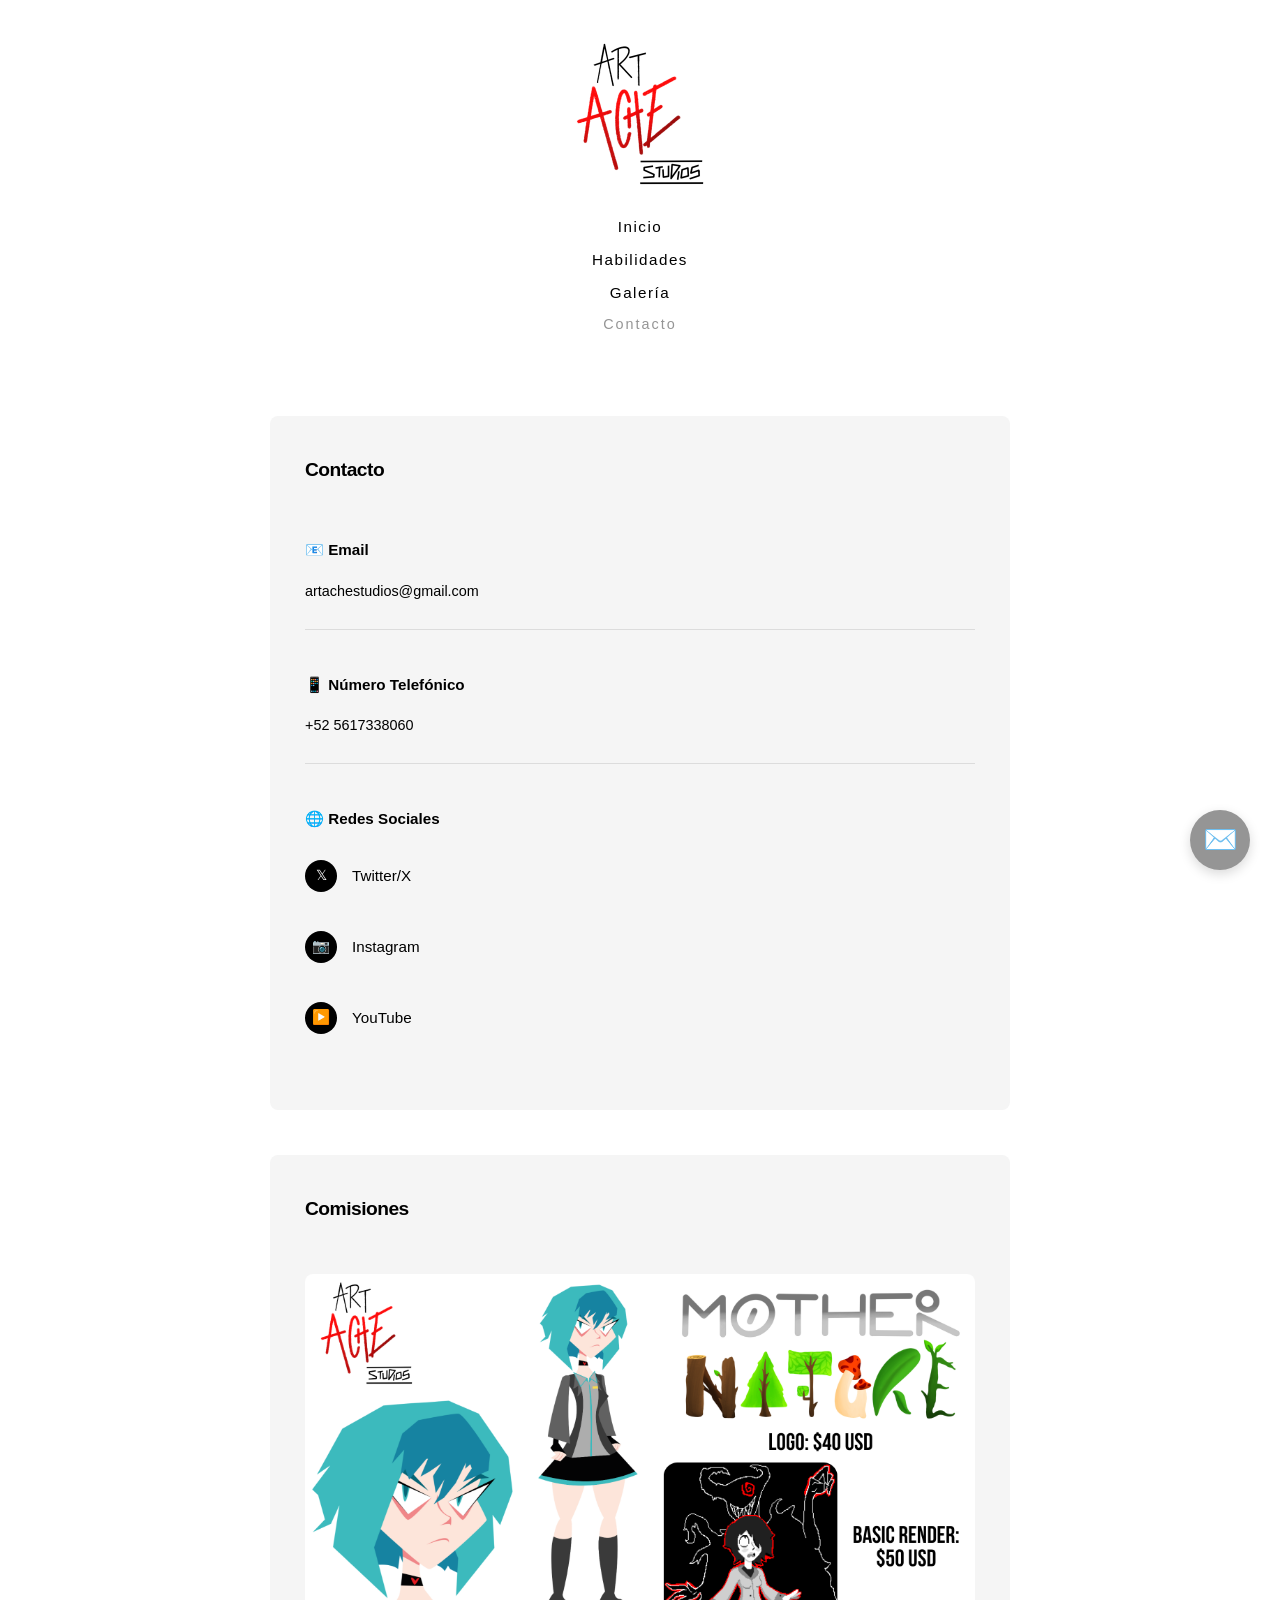
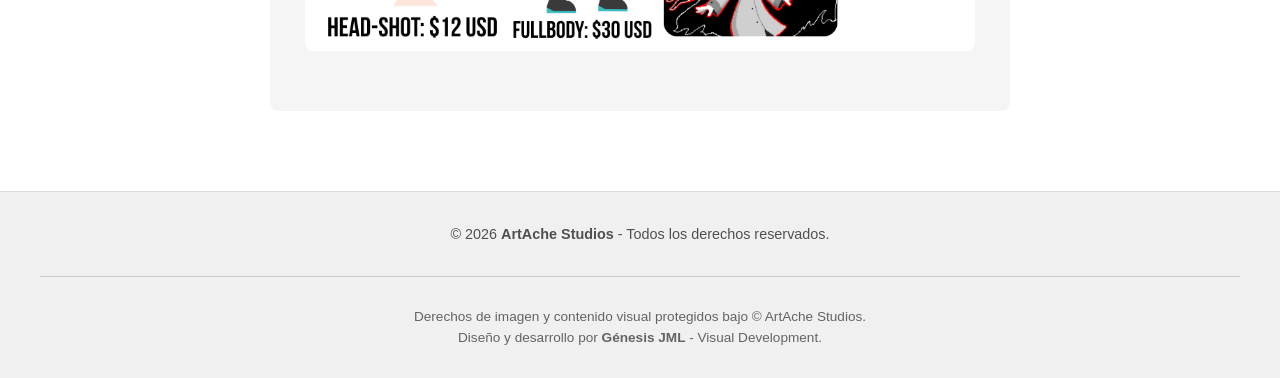
==== commit e0c09b24: "boton de contacto" ====
--- a/Contacto.html
+++ b/Contacto.html
@@ -4,7 +4,7 @@
     <meta charset="UTF-8" />
     <meta name="viewport" content="width=device-width, initial-scale=1.0" />
     <meta http-equiv="X-UA-Compatible" content="ie=edge" />
-    <title>Contacto</title>
+    <title>ArtAche Studios - Contacto</title>
     <link rel="stylesheet" href="styles.css" />
     <style>
       .contact-content {
@@ -122,7 +122,6 @@
         line-height: 1.8;
       }
 
-      /* Responsive - Tablets grandes (1025px y menores) */
       @media (max-width: 1024px) {
         .contact-content {
           gap: 42px;
@@ -420,5 +419,10 @@
         </div>
       </div>
     </footer>
+
+    <!-- Botón flotante de email -->
+    <a href="mailto:artachestudios@gmail.com" class="floating-email-btn" title="Enviar email">
+      ✉️
+    </a>
   </body>
 </html>
--- a/styles.css
+++ b/styles.css
@@ -356,4 +356,43 @@
     padding: 15px 10px;
     margin-top: 16px;
   }
+}
+
+/* Botón flotante de email */
+.floating-email-btn {
+  position: fixed;
+  bottom: 30px;
+  right: 30px;
+  width: 60px;
+  height: 60px;
+  background-color: rgb(149, 149, 149);
+  border-radius: 50%;
+  display: flex;
+  align-items: center;
+  justify-content: center;
+  font-size: 28px;
+  text-decoration: none;
+  box-shadow: 0 4px 12px rgba(0, 0, 0, 0.15);
+  transition: all 0.3s ease;
+  z-index: 1000;
+}
+
+.floating-email-btn:hover {
+  background-color: rgb(120, 120, 120);
+  box-shadow: 0 6px 16px rgba(0, 0, 0, 0.25);
+  transform: translateY(-3px);
+}
+
+.floating-email-btn:active {
+  transform: translateY(-1px);
+}
+
+@media (max-width: 600px) {
+  .floating-email-btn {
+    width: 55px;
+    height: 55px;
+    bottom: 20px;
+    right: 20px;
+    font-size: 24px;
+  }
 }
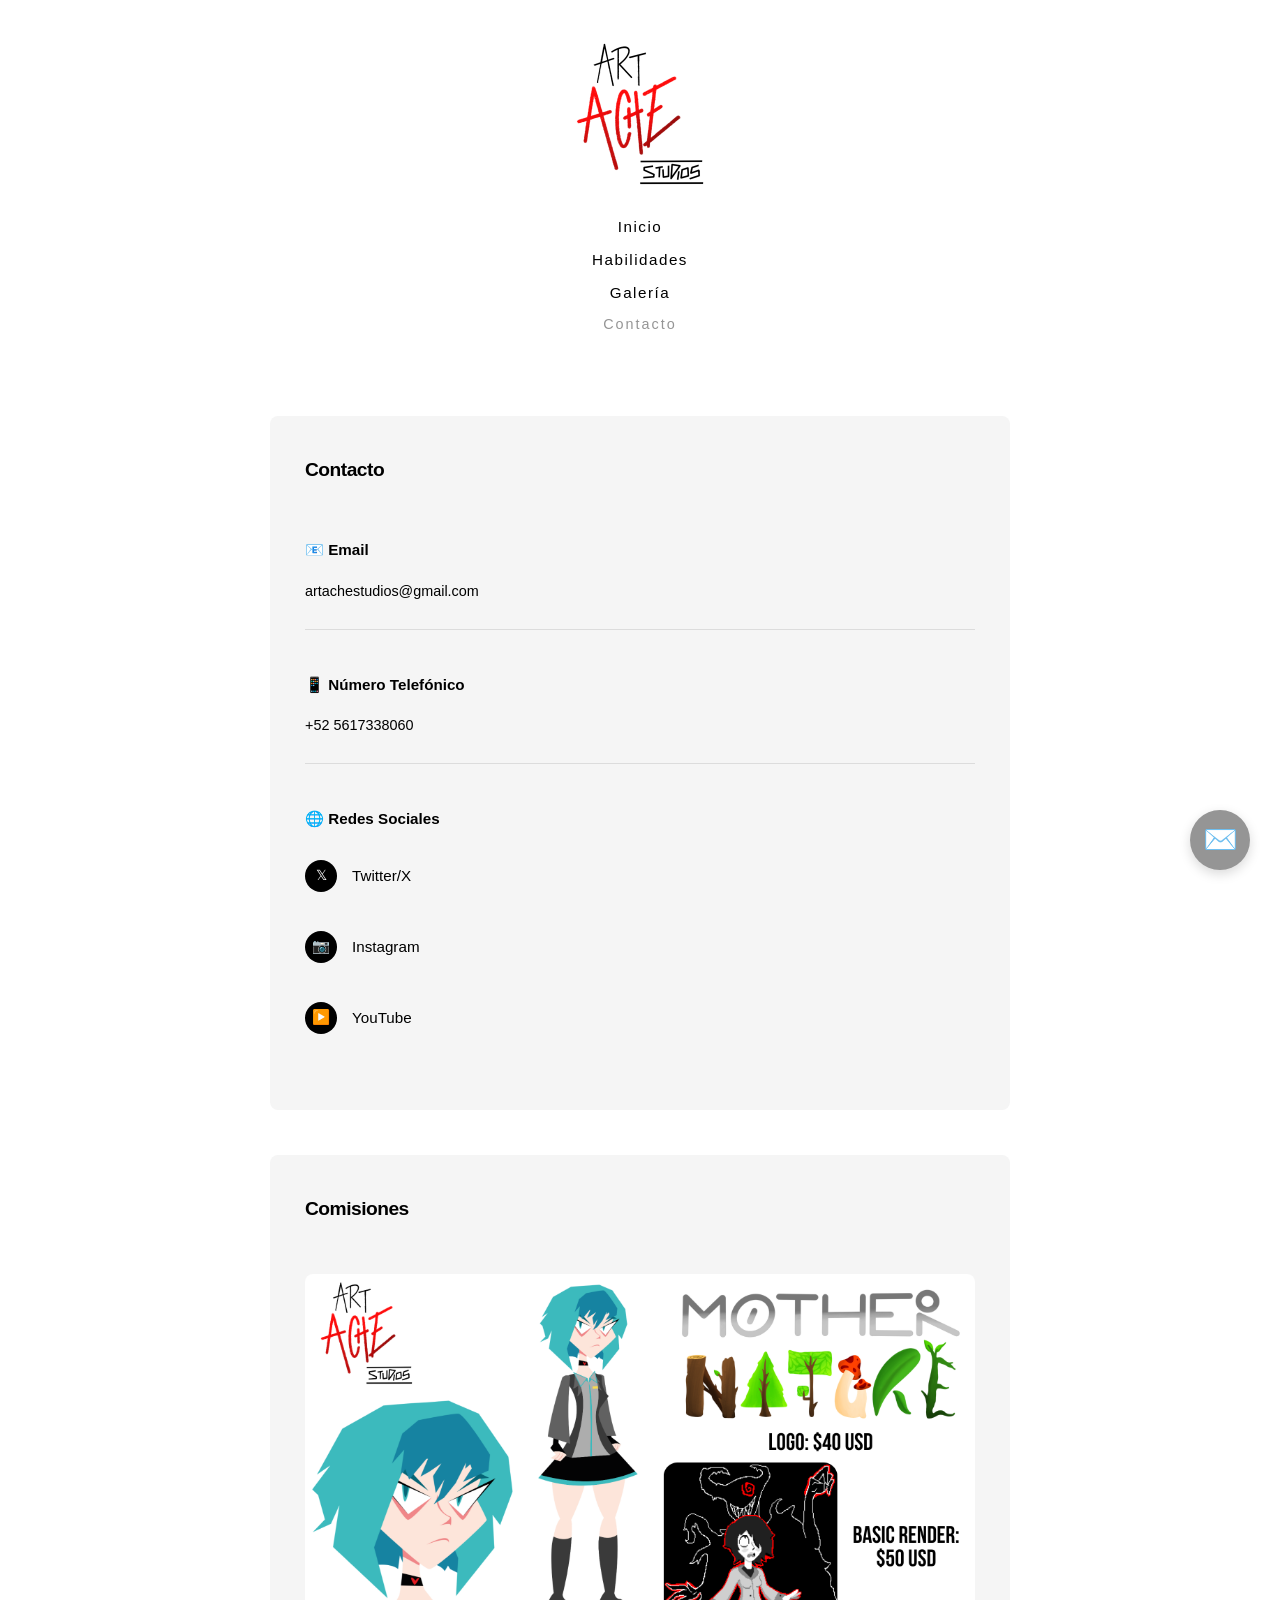
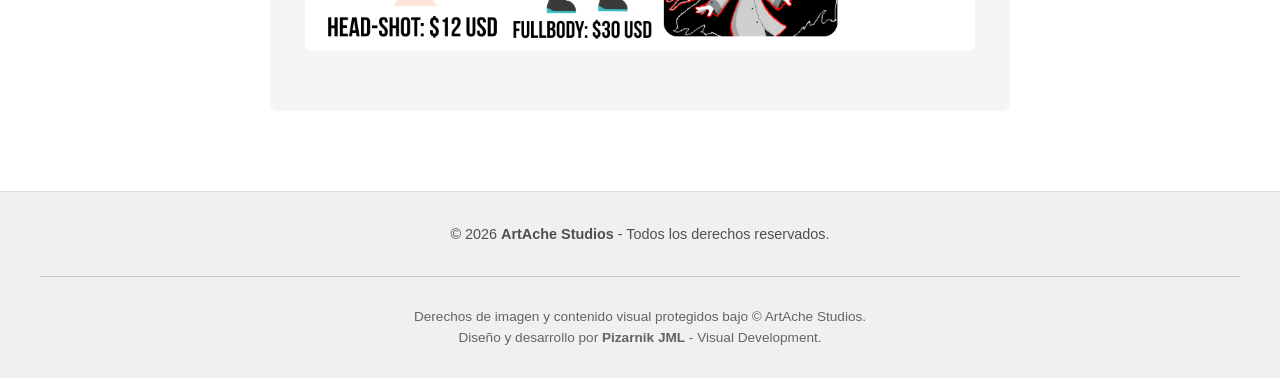
==== commit 5fd4e1bc: "modificacion de botones" ====
--- a/Contacto.html
+++ b/Contacto.html
@@ -415,7 +415,7 @@
         <div class="footer-divider"></div>
         <div class="footer-copyright">
           Derechos de imagen y contenido visual protegidos bajo © ArtAche Studios.<br>
-          Diseño y desarrollo por <strong>Génesis JML</strong> - Visual Development.
+          Diseño y desarrollo por <strong>Pizarnik JML</strong> - Visual Development.
         </div>
       </div>
     </footer>
